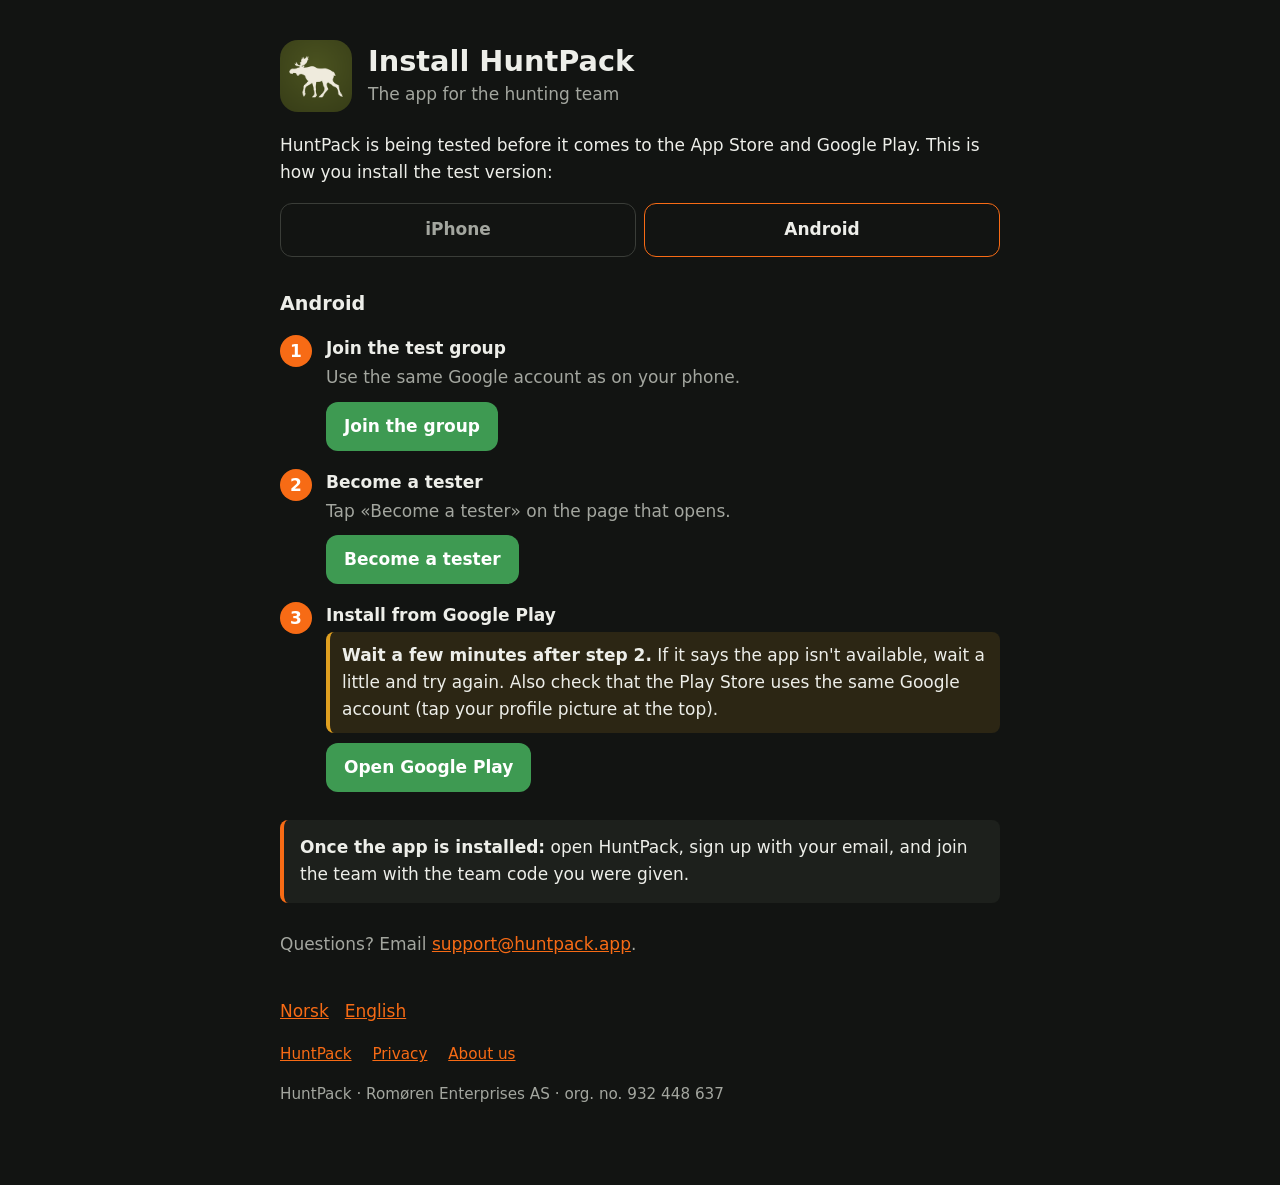
==== app.html @ f8f81e6f "Ny side /app: slik installerer du HuntPack på iPhone og Android Co-Authored-By: Claude Opus 5.5 <nor" ====
<!doctype html>
<html lang="nb">
<head>
<meta charset="utf-8">
<meta name="viewport" content="width=device-width, initial-scale=1">
<title>Installer HuntPack</title>
<link rel="canonical" href="https://huntpack.app/app">
<meta name="description" content="Installer HuntPack – appen for jaktlaget – på iPhone eller Android.">
<meta property="og:title" content="Installer HuntPack">
<meta property="og:description" content="Appen for jaktlaget, på iPhone og Android.">
<meta property="og:image" content="https://huntpack.app/icon-512.png">
<meta name="theme-color" content="#121412">
<link rel="icon" href="favicon.png">
<link rel="apple-touch-icon" href="apple-touch-icon.png">
<link rel="stylesheet" href="style.css">
<style>
  [lang='en'] .nb,
  [lang='nb'] .en {
    display: none;
  }
  .hero {
    display: flex;
    align-items: center;
    gap: 16px;
    margin: 8px 0 20px;
  }
  .hero img {
    width: 72px;
    height: 72px;
    border-radius: 18px;
    flex: none;
  }
  .hero h1 {
    margin: 0;
  }
  .hero p {
    margin: 2px 0 0;
    color: var(--muted);
  }
  .choose {
    display: flex;
    gap: 8px;
    margin: 0 0 8px;
  }
  .choose button {
    flex: 1 1 0;
    padding: 12px 8px;
    border: 1px solid #3a3d38;
    border-radius: 12px;
    background: none;
    color: var(--muted);
    font: inherit;
    font-weight: 600;
    cursor: pointer;
  }
  .choose button[aria-pressed='true'] {
    border-color: var(--accent);
    color: var(--text);
  }
  /* Uten JavaScript vises begge. */
  .js .platform {
    display: none;
  }
  .js .platform.shown {
    display: block;
  }
  .steps {
    margin: 0;
    padding: 0;
    list-style: none;
    counter-reset: step;
  }
  .steps li {
    position: relative;
    margin: 0 0 18px;
    padding-left: 46px;
    counter-increment: step;
  }
  .steps li::before {
    content: counter(step);
    position: absolute;
    left: 0;
    top: 0;
    width: 32px;
    height: 32px;
    border-radius: 50%;
    background: var(--accent);
    color: #fff;
    font-weight: 700;
    text-align: center;
    line-height: 32px;
  }
  .steps strong {
    display: block;
  }
  .steps p {
    margin: 2px 0 10px;
    color: var(--muted);
  }
  .steps p.wait {
    padding: 10px 12px;
    border-left: 4px solid #e0a020;
    border-radius: 8px;
    background: rgba(224, 160, 32, 0.12);
    color: inherit;
  }
  .button {
    display: inline-flex;
    align-items: center;
    gap: 8px;
    padding: 11px 18px;
    border-radius: 12px;
    background: #3e9a52;
    color: #fff;
    font-weight: 600;
    text-decoration: none;
  }
  .next {
    margin: 28px 0;
    padding: 14px 16px;
    border-left: 4px solid var(--accent);
    border-radius: 8px;
    background: #1d201c;
  }
  .next p {
    margin: 0;
  }
  .langs {
    margin-top: 40px;
  }
  .langs button {
    margin-right: 16px;
    padding: 0;
    border: none;
    background: none;
    color: var(--accent);
    font: inherit;
    text-decoration: underline;
    cursor: pointer;
  }
  footer {
    color: var(--muted);
    font-size: 0.95rem;
  }
  footer a {
    margin-right: 16px;
  }
</style>
</head>
<body>
<main>
<div class="hero">
  <img src="icon-192.png" alt="">
  <div>
    <h1><span class="nb">Installer HuntPack</span><span class="en">Install HuntPack</span></h1>
    <p><span class="nb">Appen for jaktlaget</span><span class="en">The app for the hunting team</span></p>
  </div>
</div>

<p class="nb">HuntPack er i testperioden før den kommer i App Store og på Google Play. Slik installerer du testversjonen:</p>
<p class="en">HuntPack is being tested before it comes to the App Store and Google Play. This is how you install the test version:</p>

<div class="choose" role="group">
  <button type="button" data-platform="ios">iPhone</button>
  <button type="button" data-platform="android">Android</button>
</div>

<section class="platform" id="ios">
  <h2>iPhone</h2>
  <ol class="steps">
    <li>
      <strong><span class="nb">Installer TestFlight</span><span class="en">Install TestFlight</span></strong>
      <p class="nb">Apples app for testversjoner. Har du den fra før, gå videre til steg 2.</p>
      <p class="en">Apple's app for test versions. If you already have it, go on to step 2.</p>
      <a class="button" href="https://apps.apple.com/app/testflight/id899247664"><span class="nb">TestFlight i App Store</span><span class="en">TestFlight on the App Store</span></a>
    </li>
    <li>
      <strong><span class="nb">Installer HuntPack</span><span class="en">Install HuntPack</span></strong>
      <p class="nb">Trykk på knappen, så «Godta» og «Installer» i TestFlight. Du trenger ingen kode.</p>
      <p class="en">Tap the button, then «Accept» and «Install» in TestFlight. You don't need a code.</p>
      <a class="button" href="https://testflight.apple.com/join/gMz3jkxw"><span class="nb">Installer HuntPack</span><span class="en">Install HuntPack</span></a>
    </li>
  </ol>
</section>

<section class="platform" id="android">
  <h2>Android</h2>
  <ol class="steps">
    <li>
      <strong><span class="nb">Bli med i testgruppen</span><span class="en">Join the test group</span></strong>
      <p class="nb">Bruk den samme Google-kontoen som på telefonen.</p>
      <p class="en">Use the same Google account as on your phone.</p>
      <a class="button" href="https://groups.google.com/g/huntpack-testers"><span class="nb">Bli med i gruppen</span><span class="en">Join the group</span></a>
    </li>
    <li>
      <strong><span class="nb">Bli tester</span><span class="en">Become a tester</span></strong>
      <p class="nb">Trykk «Bli testdeltaker» på siden som åpnes.</p>
      <p class="en">Tap «Become a tester» on the page that opens.</p>
      <a class="button" href="https://play.google.com/apps/testing/no.huntpack.app"><span class="nb">Bli tester</span><span class="en">Become a tester</span></a>
    </li>
    <li>
      <strong><span class="nb">Installer fra Google Play</span><span class="en">Install from Google Play</span></strong>
      <p class="wait nb"><b>Vent noen minutter etter steg 2.</b> Står det at appen ikke finnes, vent litt og prøv igjen. Sjekk også at Play Butikk bruker den samme Google-kontoen (trykk på profilbildet øverst).</p>
      <p class="wait en"><b>Wait a few minutes after step 2.</b> If it says the app isn't available, wait a little and try again. Also check that the Play Store uses the same Google account (tap your profile picture at the top).</p>
      <a class="button" href="https://play.google.com/store/apps/details?id=no.huntpack.app"><span class="nb">Åpne Google Play</span><span class="en">Open Google Play</span></a>
    </li>
  </ol>
</section>

<div class="next">
  <p class="nb"><b>Når appen er installert:</b> åpne HuntPack, registrer deg med e-posten din, og bli med på laget med lagkoden du har fått.</p>
  <p class="en"><b>Once the app is installed:</b> open HuntPack, sign up with your email, and join the team with the team code you were given.</p>
</div>

<p class="muted"><span class="nb">Spørsmål? Send en e-post til</span><span class="en">Questions? Email</span> <a href="mailto:support@huntpack.app">support@huntpack.app</a>.</p>

<p class="langs"><button type="button" data-set="nb">Norsk</button><button type="button" data-set="en">English</button></p>

<footer>
  <p>
    <a href="/">HuntPack</a>
    <a href="privacy.html"><span class="nb">Personvern</span><span class="en">Privacy</span></a>
    <a href="om.html"><span class="nb">Om oss</span><span class="en">About us</span></a>
  </p>
  <p>HuntPack · Romøren Enterprises AS · <span class="nb">org.nr.</span><span class="en">org. no.</span> 932 448 637</p>
</footer>
</main>
<script>
  (function () {
    var root = document.documentElement;
    root.classList.add('js');

    function setLang(lang) {
      root.lang = lang;
      try { localStorage.setItem('lang', lang); } catch (e) {}
    }
    var saved = null;
    try { saved = localStorage.getItem('lang'); } catch (e) {}
    var nordic = /^(nb|nn|no|sv|da)/i.test(navigator.language || '');
    setLang(saved || (nordic ? 'nb' : 'en'));
    document.querySelectorAll('[data-set]').forEach(function (b) {
      b.addEventListener('click', function () { setLang(b.dataset.set); });
    });

    // Vis stegene for telefonen siden åpnes på; knappene bytter.
    function show(platform) {
      document.querySelectorAll('.platform').forEach(function (s) {
        s.classList.toggle('shown', s.id === platform);
      });
      document.querySelectorAll('[data-platform]').forEach(function (b) {
        b.setAttribute('aria-pressed', String(b.dataset.platform === platform));
      });
    }
    var ua = navigator.userAgent;
    var ios = /iPhone|iPad|iPod/.test(ua) || (/Macintosh/.test(ua) && navigator.maxTouchPoints > 1);
    show(ios ? 'ios' : 'android');
    document.querySelectorAll('[data-platform]').forEach(function (b) {
      b.addEventListener('click', function () { show(b.dataset.platform); });
    });
  })();
</script>
</body>
</html>
---- style.css ----
:root {
  color-scheme: dark;
  --bg: #121412;
  --text: #edeee9;
  --muted: #a3a69f;
  --accent: #f76b15;
}
body {
  margin: 0;
  background: var(--bg);
  color: var(--text);
  font: 17px/1.6 system-ui, -apple-system, 'Segoe UI', Roboto, sans-serif;
}
main {
  max-width: 720px;
  margin: 0 auto;
  padding: 32px 16px 64px;
}
h1 {
  font-size: 1.8rem;
  line-height: 1.2;
}
h2 {
  margin-top: 2rem;
  font-size: 1.2rem;
}
a {
  color: var(--accent);
}
.muted {
  color: var(--muted);
}
li {
  margin: 0.4rem 0;
}
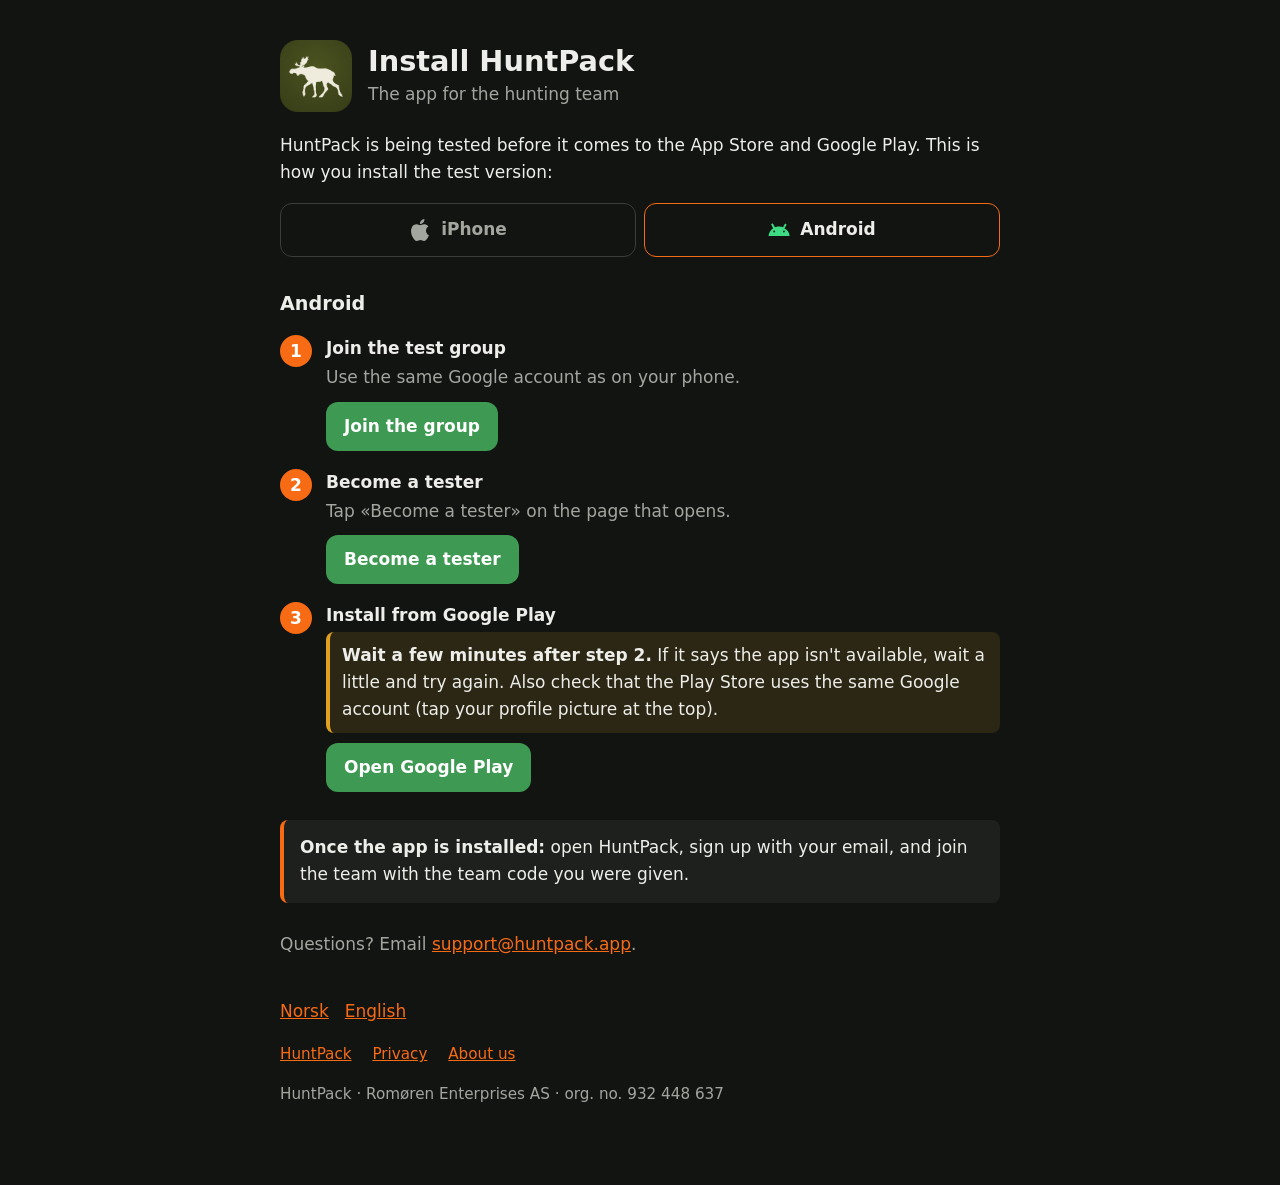
==== commit 34e78f38: "/app: Apple- og Android-logo på knappene Co-Authored-By: Claude Opus 5.5 <noreply@anthropic.com> Cla" ====
--- a/app.html
+++ b/app.html
@@ -43,6 +43,10 @@
     margin: 0 0 8px;
   }
   .choose button {
+    display: flex;
+    align-items: center;
+    justify-content: center;
+    gap: 10px;
     flex: 1 1 0;
     padding: 12px 8px;
     border: 1px solid #3a3d38;
@@ -52,6 +56,14 @@
     font: inherit;
     font-weight: 600;
     cursor: pointer;
+  }
+  .choose svg {
+    width: 22px;
+    height: 22px;
+    fill: currentColor;
+  }
+  .choose button[aria-pressed='true'] .android {
+    fill: #3ddc84;
   }
   .choose button[aria-pressed='true'] {
     border-color: var(--accent);
@@ -161,8 +173,8 @@
 <p class="en">HuntPack is being tested before it comes to the App Store and Google Play. This is how you install the test version:</p>
 
 <div class="choose" role="group">
-  <button type="button" data-platform="ios">iPhone</button>
-  <button type="button" data-platform="android">Android</button>
+  <button type="button" data-platform="ios"><svg viewBox="0 0 24 24" aria-hidden="true"><path d="M12.152 6.896c-.948 0-2.415-1.078-3.96-1.04-2.04.027-3.91 1.183-4.961 3.014-2.117 3.675-.546 9.103 1.519 12.09 1.013 1.454 2.208 3.09 3.792 3.039 1.52-.065 2.09-.987 3.935-.987 1.831 0 2.35.987 3.96.948 1.637-.026 2.676-1.48 3.676-2.948 1.156-1.688 1.636-3.325 1.662-3.415-.039-.013-3.182-1.221-3.22-4.857-.026-3.04 2.48-4.494 2.597-4.559-1.429-2.09-3.623-2.324-4.39-2.376-2-.156-3.675 1.09-4.61 1.09zM15.53 3.83c.843-1.012 1.4-2.427 1.245-3.83-1.207.052-2.662.805-3.532 1.818-.78.896-1.454 2.338-1.273 3.714 1.338.104 2.715-.688 3.559-1.701"/></svg>iPhone</button>
+  <button type="button" data-platform="android"><svg class="android" viewBox="0 0 24 24" aria-hidden="true"><path d="M18.4395 5.5586c-.675 1.1664-1.352 2.3318-2.0274 3.498-.0366-.0155-.0742-.0286-.1113-.043-1.8249-.6957-3.484-.8-4.42-.787-1.8551.0185-3.3544.4643-4.2597.8203-.084-.1494-1.7526-3.021-2.0215-3.4864a1.1451 1.1451 0 0 0-.1406-.1914c-.3312-.364-.9054-.4859-1.379-.203-.475.282-.7136.9-.3886 1.4688 1.9466 3.3738-.0703-.1212 1.9316 3.3477.0084.0147-.0058.0218-.0078.0352C2.8064 12.0303.7698 15.0613.5967 18.5h22.9668c-.1667-3.4239-2.2082-6.4478-5.6562-8.0332-.0011-.0006.0011-.0013 0-.002l2.0332-3.5222c.0928-.1609.1543-.3485.1543-.5536 0-.3134-.1176-.6245-.3477-.8535-.2299-.2289-.5411-.3437-.8535-.3437-.6215.0037-.9606.3836-1.1508.6879zM6.7466 14.6233c-.5458 0-.9883-.4425-.9883-.9883s.4425-.9883.9883-.9883.9883.4425.9883.9883-.4425.9883-.9883.9883zm10.6624 0c-.5458 0-.9883-.4425-.9883-.9883s.4425-.9883.9883-.9883.9883.4425.9883.9883-.4425.9883-.9883.9883z"/></svg>Android</button>
 </div>
 
 <section class="platform" id="ios">
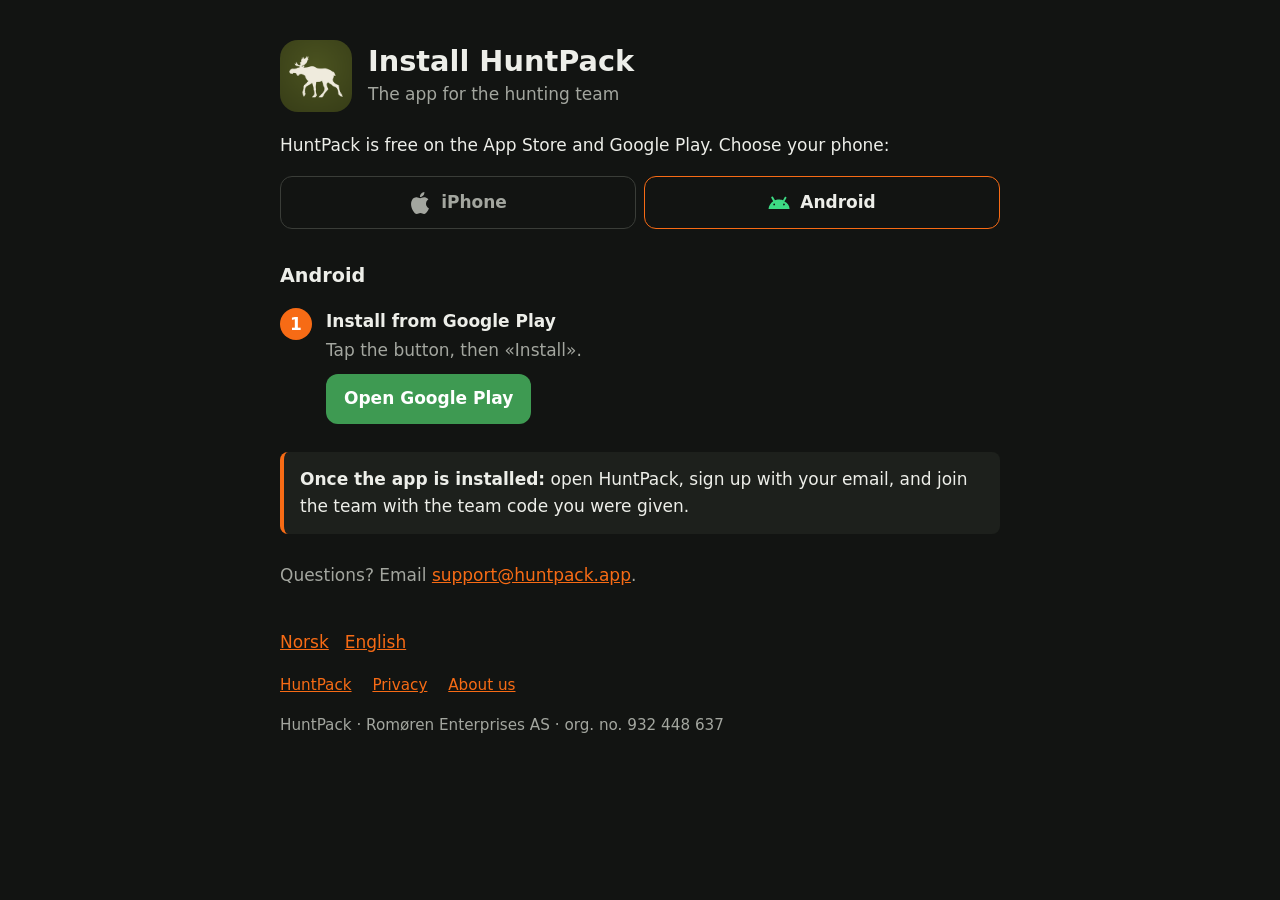
==== commit 8c2cfdec: "Launch: store buttons for App Store and Google Play instead of TestFlight and test steps Co-Authored" ====
--- a/app.html
+++ b/app.html
@@ -169,8 +169,8 @@
   </div>
 </div>
 
-<p class="nb">HuntPack er i testperioden før den kommer i App Store og på Google Play. Slik installerer du testversjonen:</p>
-<p class="en">HuntPack is being tested before it comes to the App Store and Google Play. This is how you install the test version:</p>
+<p class="nb">HuntPack er gratis i App Store og på Google Play. Velg telefonen din:</p>
+<p class="en">HuntPack is free on the App Store and Google Play. Choose your phone:</p>
 
 <div class="choose" role="group">
   <button type="button" data-platform="ios"><svg viewBox="0 0 24 24" aria-hidden="true"><path d="M12.152 6.896c-.948 0-2.415-1.078-3.96-1.04-2.04.027-3.91 1.183-4.961 3.014-2.117 3.675-.546 9.103 1.519 12.09 1.013 1.454 2.208 3.09 3.792 3.039 1.52-.065 2.09-.987 3.935-.987 1.831 0 2.35.987 3.96.948 1.637-.026 2.676-1.48 3.676-2.948 1.156-1.688 1.636-3.325 1.662-3.415-.039-.013-3.182-1.221-3.22-4.857-.026-3.04 2.48-4.494 2.597-4.559-1.429-2.09-3.623-2.324-4.39-2.376-2-.156-3.675 1.09-4.61 1.09zM15.53 3.83c.843-1.012 1.4-2.427 1.245-3.83-1.207.052-2.662.805-3.532 1.818-.78.896-1.454 2.338-1.273 3.714 1.338.104 2.715-.688 3.559-1.701"/></svg>iPhone</button>
@@ -181,16 +181,10 @@
   <h2>iPhone</h2>
   <ol class="steps">
     <li>
-      <strong><span class="nb">Installer TestFlight</span><span class="en">Install TestFlight</span></strong>
-      <p class="nb">Apples app for testversjoner. Har du den fra før, gå videre til steg 2.</p>
-      <p class="en">Apple's app for test versions. If you already have it, go on to step 2.</p>
-      <a class="button" href="https://apps.apple.com/app/testflight/id899247664"><span class="nb">TestFlight i App Store</span><span class="en">TestFlight on the App Store</span></a>
-    </li>
-    <li>
-      <strong><span class="nb">Installer HuntPack</span><span class="en">Install HuntPack</span></strong>
-      <p class="nb">Trykk på knappen, så «Godta» og «Installer» i TestFlight. Du trenger ingen kode.</p>
-      <p class="en">Tap the button, then «Accept» and «Install» in TestFlight. You don't need a code.</p>
-      <a class="button" href="https://testflight.apple.com/join/gMz3jkxw"><span class="nb">Installer HuntPack</span><span class="en">Install HuntPack</span></a>
+      <strong><span class="nb">Installer fra App Store</span><span class="en">Install from the App Store</span></strong>
+      <p class="nb">Trykk på knappen og så «Hent».</p>
+      <p class="en">Tap the button, then «Get».</p>
+      <a class="button" href="https://apps.apple.com/app/id6818877287"><span class="nb">Åpne App Store</span><span class="en">Open the App Store</span></a>
     </li>
   </ol>
 </section>
@@ -199,21 +193,9 @@
   <h2>Android</h2>
   <ol class="steps">
     <li>
-      <strong><span class="nb">Bli med i testgruppen</span><span class="en">Join the test group</span></strong>
-      <p class="nb">Bruk den samme Google-kontoen som på telefonen.</p>
-      <p class="en">Use the same Google account as on your phone.</p>
-      <a class="button" href="https://groups.google.com/g/huntpack-testers"><span class="nb">Bli med i gruppen</span><span class="en">Join the group</span></a>
-    </li>
-    <li>
-      <strong><span class="nb">Bli tester</span><span class="en">Become a tester</span></strong>
-      <p class="nb">Trykk «Bli testdeltaker» på siden som åpnes.</p>
-      <p class="en">Tap «Become a tester» on the page that opens.</p>
-      <a class="button" href="https://play.google.com/apps/testing/no.huntpack.app"><span class="nb">Bli tester</span><span class="en">Become a tester</span></a>
-    </li>
-    <li>
       <strong><span class="nb">Installer fra Google Play</span><span class="en">Install from Google Play</span></strong>
-      <p class="wait nb"><b>Vent noen minutter etter steg 2.</b> Står det at appen ikke finnes, vent litt og prøv igjen. Sjekk også at Play Butikk bruker den samme Google-kontoen (trykk på profilbildet øverst).</p>
-      <p class="wait en"><b>Wait a few minutes after step 2.</b> If it says the app isn't available, wait a little and try again. Also check that the Play Store uses the same Google account (tap your profile picture at the top).</p>
+      <p class="nb">Trykk på knappen og så «Installer».</p>
+      <p class="en">Tap the button, then «Install».</p>
       <a class="button" href="https://play.google.com/store/apps/details?id=no.huntpack.app"><span class="nb">Åpne Google Play</span><span class="en">Open Google Play</span></a>
     </li>
   </ol>
